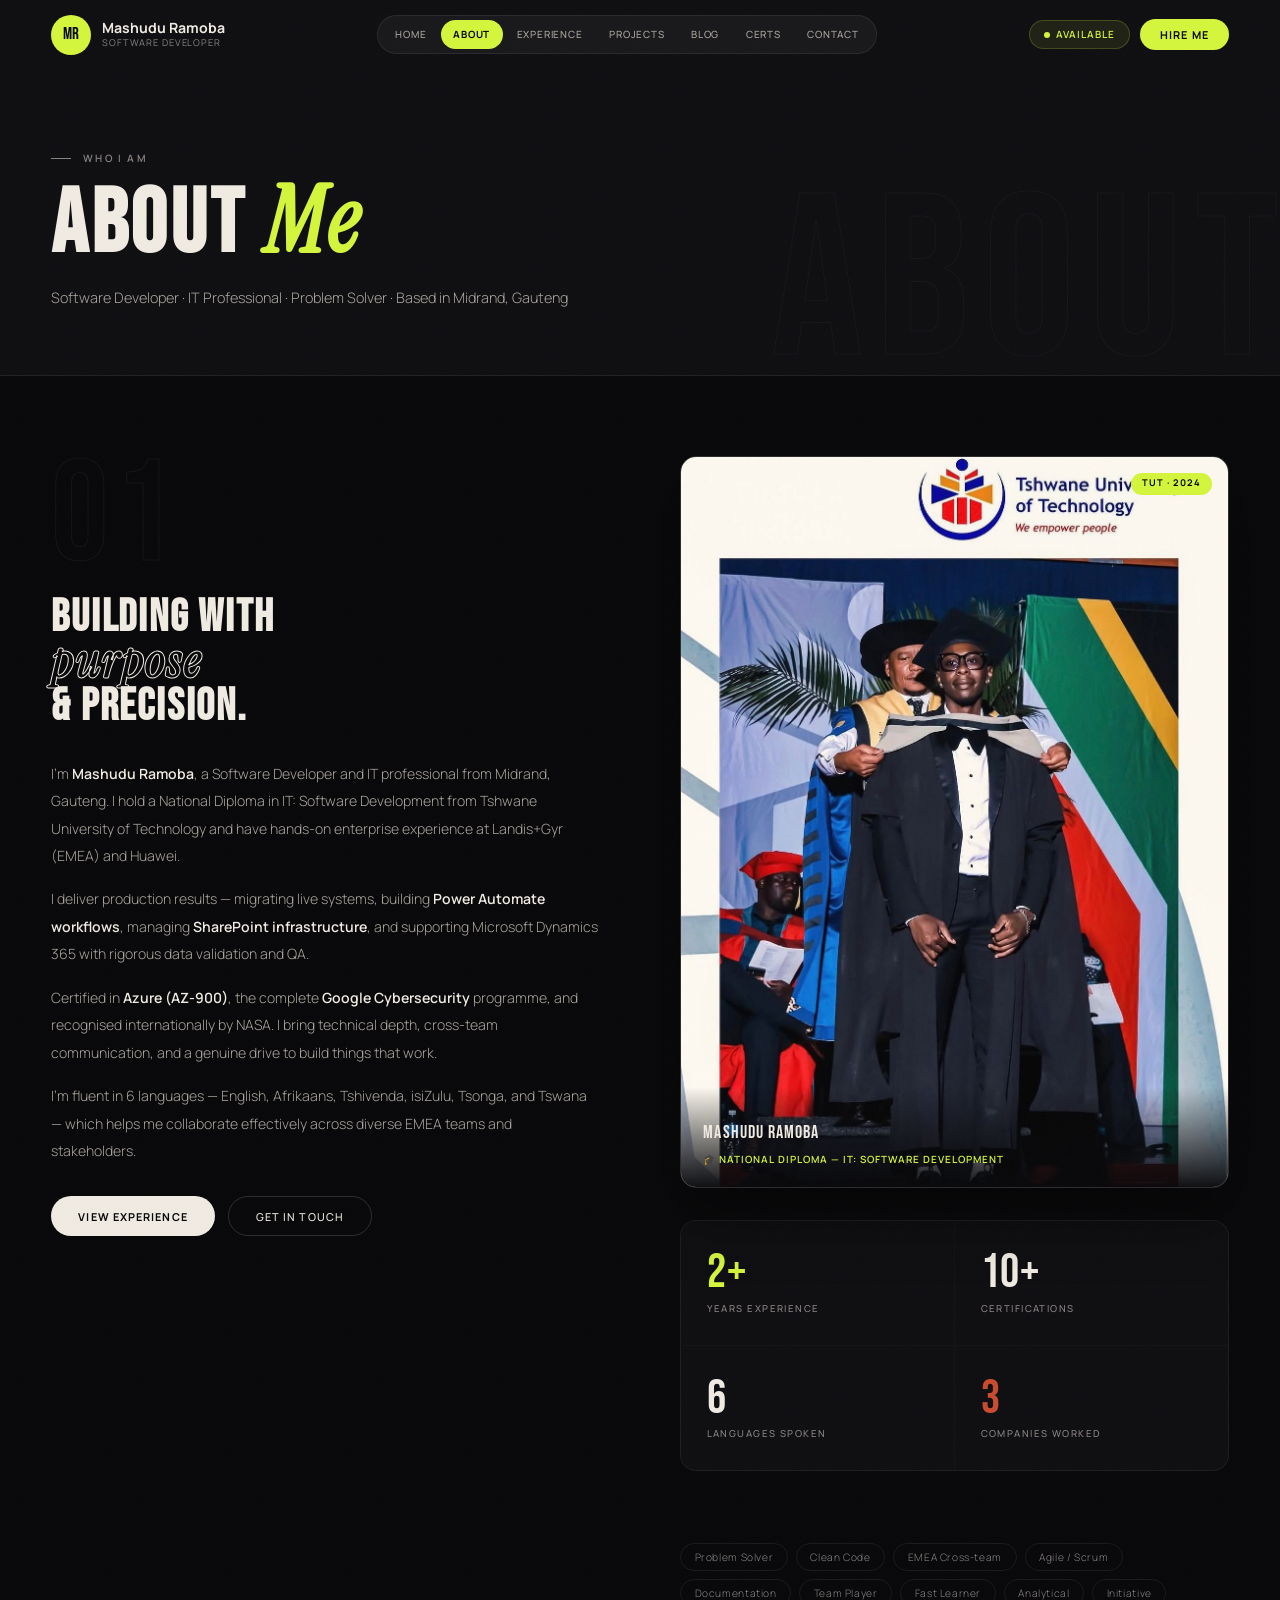
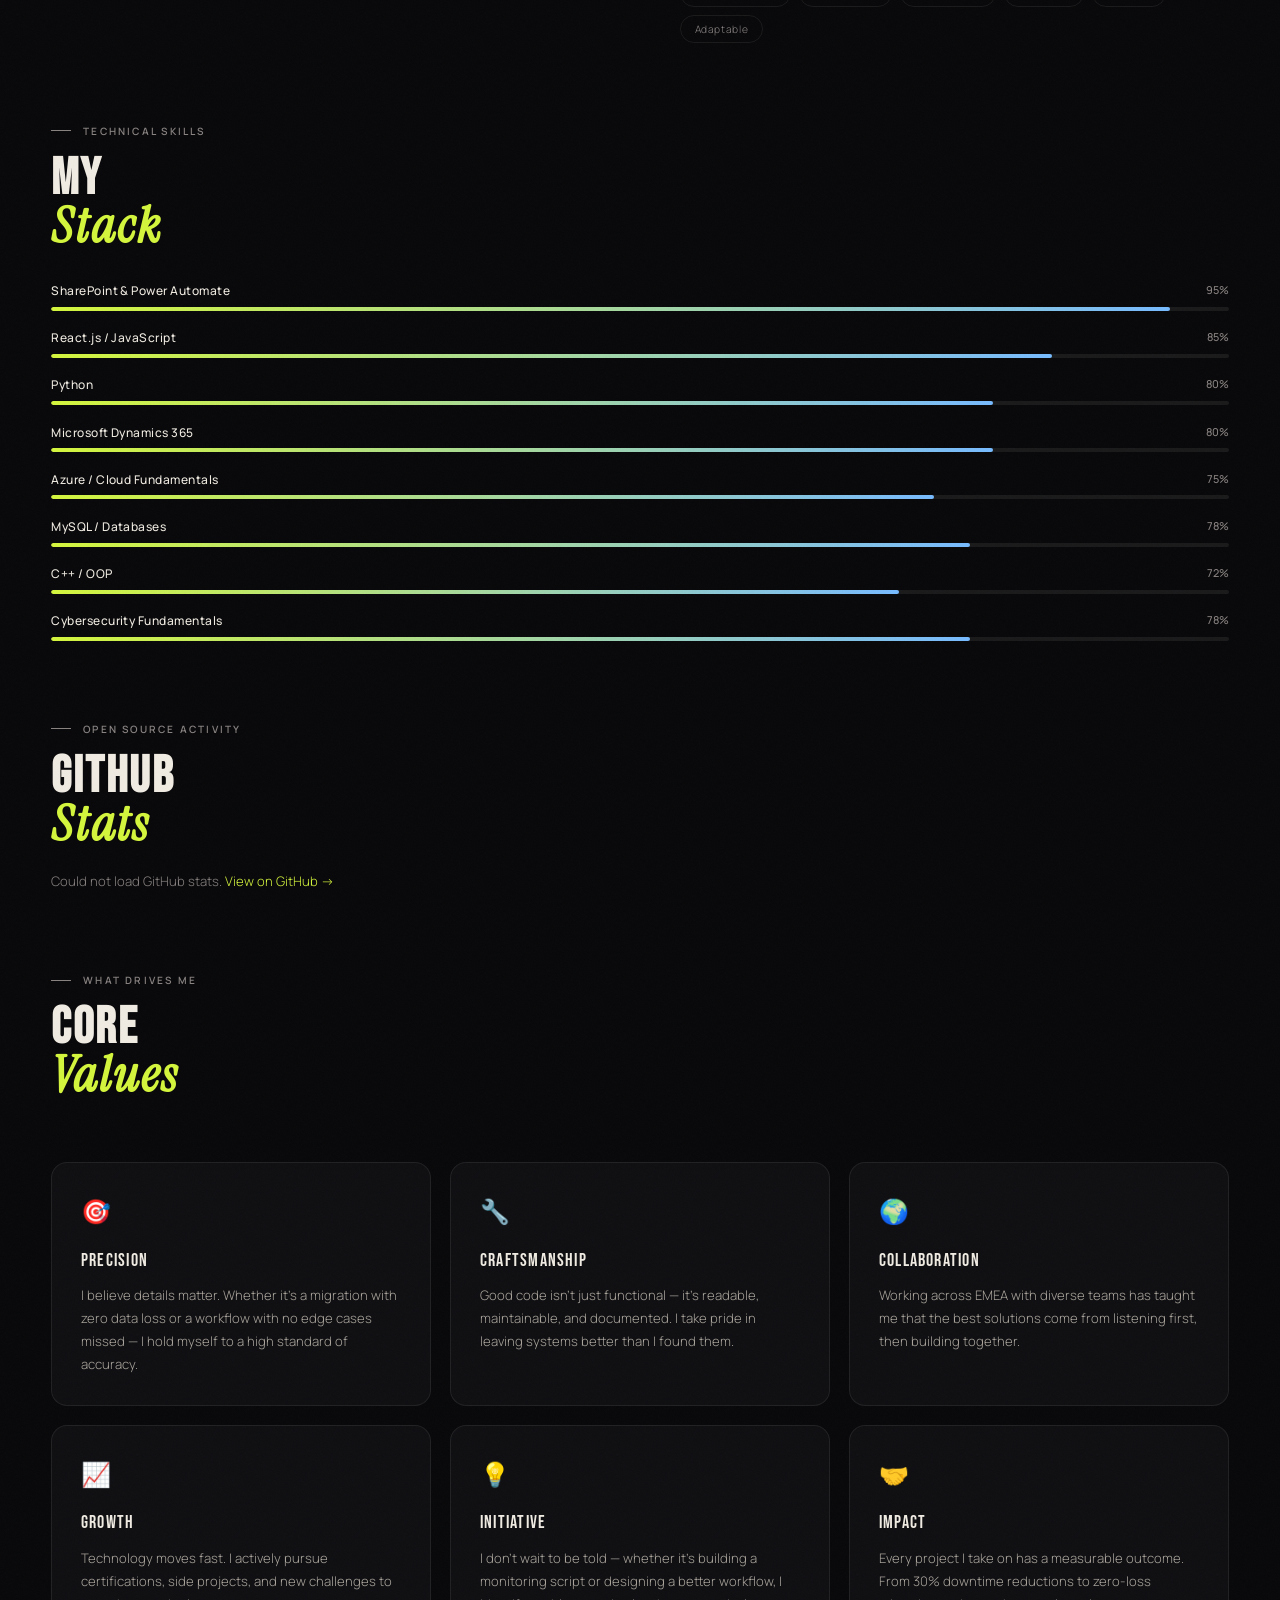
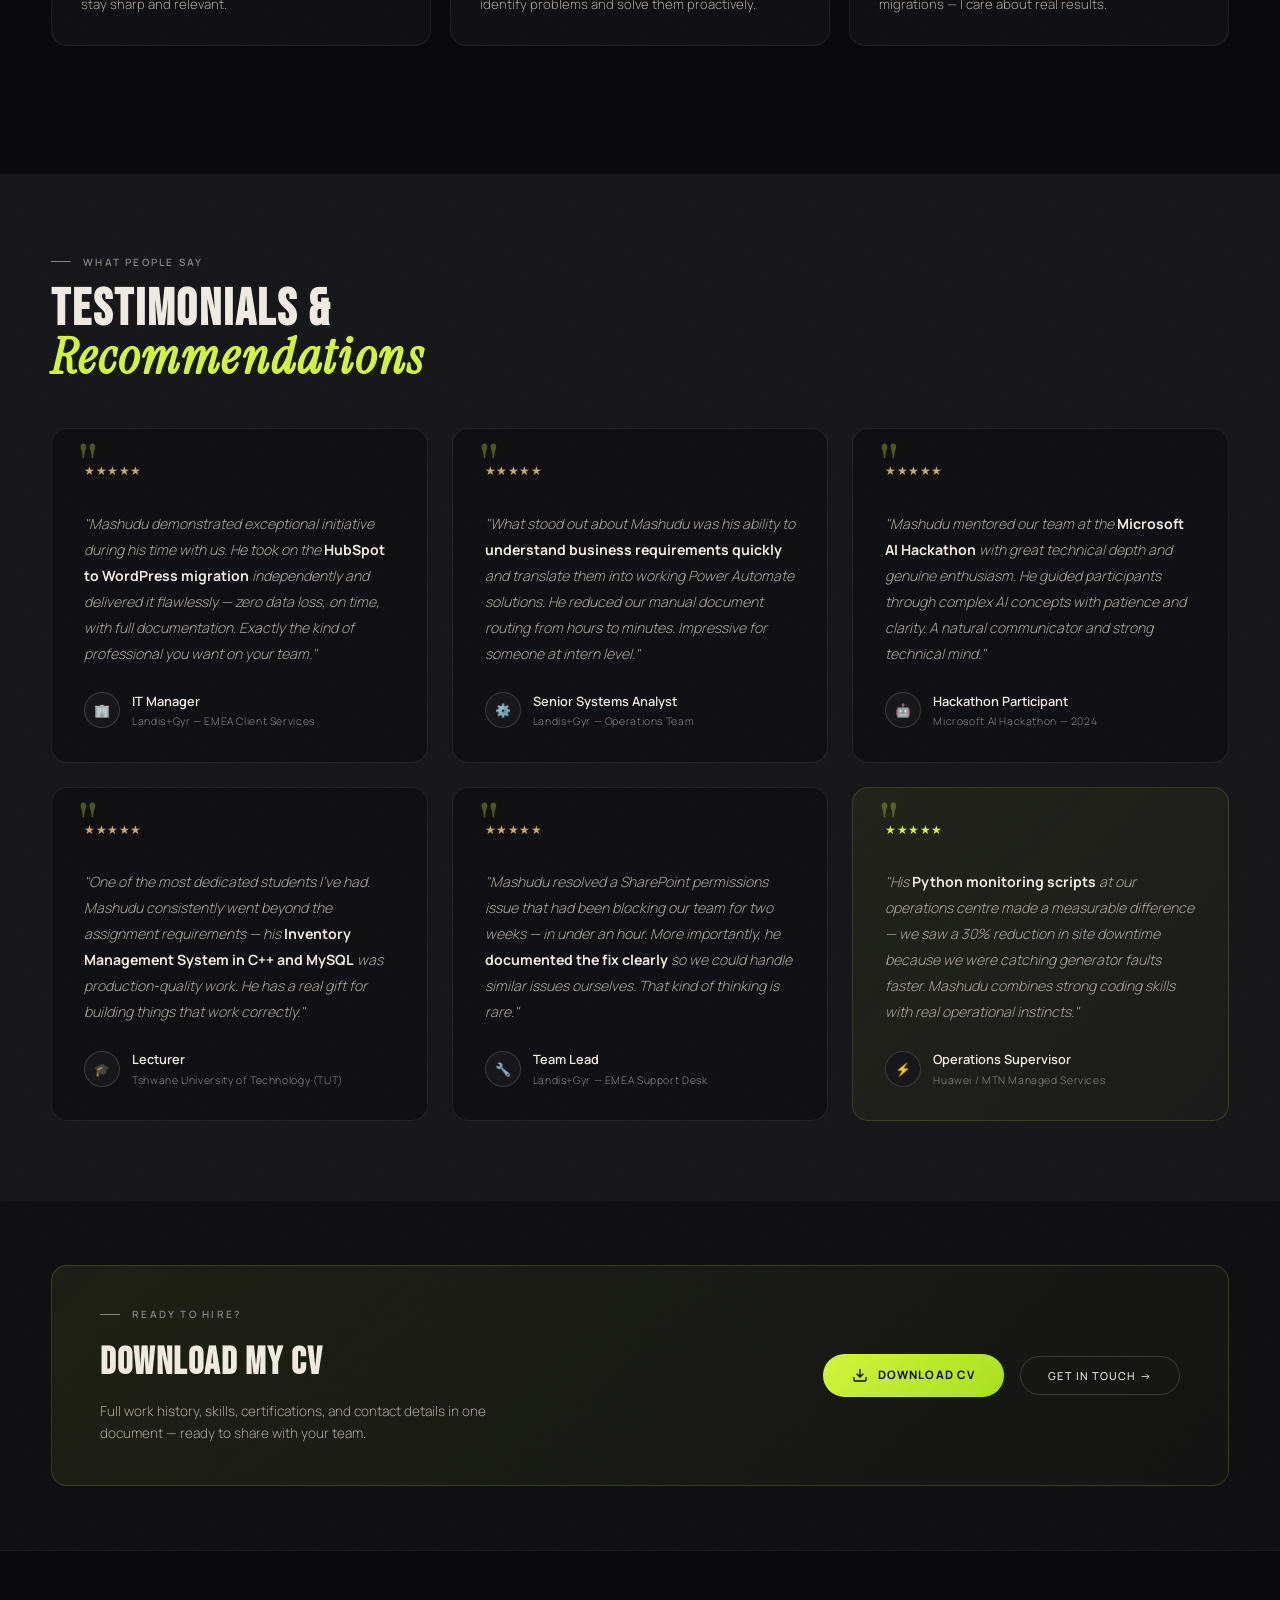
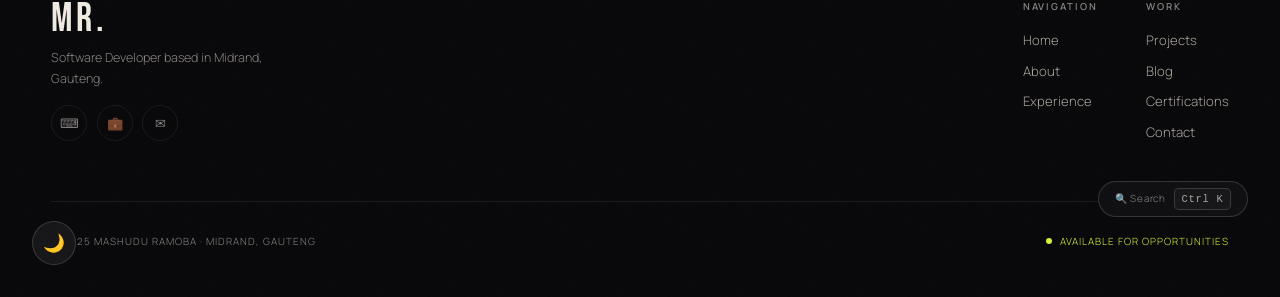
==== about.html @ 824785e2 "Add files via upload" ====
<!DOCTYPE html>
<html lang="en">
<head>
<meta charset="UTF-8"/><meta name="viewport" content="width=device-width,initial-scale=1.0"/>
<title>About — Mashudu Ramoba</title>
<link rel="preconnect" href="https://fonts.googleapis.com"/>
<link href="https://fonts.googleapis.com/css2?family=Bebas+Neue&family=Instrument+Serif:ital@0;1&family=Manrope:wght@300;400;500;600;700&display=swap" rel="stylesheet"/>
<link rel="stylesheet" href="style.css"/>
<style>
.about-grid{display:grid;grid-template-columns:1fr 1fr;gap:5rem;align-items:start;margin-bottom:5rem}
.a-ghost{font-family:var(--fd);font-size:9rem;line-height:.85;color:transparent;-webkit-text-stroke:1px rgba(240,235,226,.06);letter-spacing:.04em;display:block;margin-bottom:1.2rem}
.a-h{font-family:var(--fd);font-size:clamp(2.4rem,3.5vw,3.8rem);line-height:.94;letter-spacing:.04em;margin-bottom:2rem}
.a-h em{font-family:var(--fs);font-style:italic;color:transparent;-webkit-text-stroke:1px var(--paper);font-size:1.07em}
.a-body p{font-size:.88rem;color:var(--mist2);line-height:1.95;margin-bottom:1rem}
.a-body strong{color:var(--paper);font-weight:600}
.a-btns{display:flex;gap:.8rem;margin-top:2rem;flex-wrap:wrap}

/* Photo card */
.photo-wrap{position:relative;display:flex;flex-direction:column;gap:1.5rem}
.grad-photo-card{
  position:relative;border-radius:1rem;overflow:hidden;
  border:1px solid var(--border);
  aspect-ratio:3/4;
  box-shadow:0 24px 60px rgba(0,0,0,.5);
  transition:transform .4s cubic-bezier(.22,1,.36,1),box-shadow .4s;
}
.grad-photo-card:hover{transform:translateY(-6px) rotate(.5deg);box-shadow:0 32px 80px rgba(0,0,0,.6)}
.grad-photo-card img{width:100%;height:100%;object-fit:cover;object-position:top center;display:block;transition:transform .6s cubic-bezier(.25,.46,.45,.94)}
.grad-photo-card:hover img{transform:scale(1.04)}
.grad-photo-label{
  position:absolute;bottom:0;left:0;right:0;
  background:linear-gradient(to top,rgba(8,8,10,.95) 0%,transparent 100%);
  padding:2rem 1.5rem 1.5rem;
}
.grad-photo-label-title{font-family:var(--fd);font-size:1.2rem;letter-spacing:.06em;color:var(--paper);margin-bottom:.3rem}
.grad-photo-label-sub{font-size:.68rem;letter-spacing:.12em;text-transform:uppercase;color:var(--acid);font-weight:600}
.grad-photo-badge{
  position:absolute;top:1.2rem;right:1.2rem;
  background:var(--acid);color:var(--ink);
  font-size:.6rem;font-weight:700;letter-spacing:.12em;text-transform:uppercase;
  padding:.3rem .8rem;border-radius:2rem;
}

/* Stats below photo */
.stats-g-2{display:grid;grid-template-columns:1fr 1fr;gap:1px;background:rgba(240,235,226,.05);border:1px solid rgba(240,235,226,.05);border-radius:1rem;overflow:hidden;margin-bottom:2.5rem}
.s-bl{background:var(--ink2);padding:1.8rem 1.6rem;transition:background .2s}
.s-bl:hover{background:rgba(240,235,226,.025)}
.s-n{font-family:var(--fd);font-size:3rem;line-height:1;letter-spacing:.02em;margin-bottom:.2rem}
.s-l{font-size:.6rem;letter-spacing:.15em;text-transform:uppercase;color:var(--mist);font-weight:500}
.s-bl:nth-child(1) .s-n{color:var(--acid)}
.s-bl:nth-child(2) .s-n{color:var(--paper)}
.s-bl:nth-child(3) .s-n{color:var(--paper)}
.s-bl:nth-child(4) .s-n{color:var(--rust)}

/* Skills rows */
.sk-list{border-top:1px solid var(--border);margin-top:4rem}
.sk-row{display:grid;grid-template-columns:46px 220px 1fr 58px;align-items:center;gap:2.5rem;padding:1.4rem 0;border-bottom:1px solid var(--border);transition:all .22s;cursor:default}
.sk-row:hover{background:rgba(240,235,226,.02);padding-left:.8rem;padding-right:.8rem;border-radius:.6rem;border-color:transparent}
.sk-i{font-family:var(--fd);font-size:.9rem;color:var(--mist);letter-spacing:.1em}
.sk-n{font-family:var(--fd);font-size:1.38rem;letter-spacing:.06em}
.sk-tags{display:flex;flex-wrap:wrap;gap:.36rem}
.sk-tag{font-size:.6rem;padding:.18rem .58rem;background:rgba(240,235,226,.04);border:1px solid var(--border);border-radius:1rem;color:var(--mist);letter-spacing:.05em}
.sk-row:hover .sk-tag{border-color:rgba(240,235,226,.14)}
.sk-yr{font-size:.6rem;letter-spacing:.12em;text-transform:uppercase;color:var(--mist);font-weight:500;text-align:right;white-space:nowrap}

/* values */
.values-g{display:grid;grid-template-columns:repeat(3,1fr);gap:1.2rem;margin-top:4rem}
.val-card{background:var(--ink2);border:1px solid var(--border);border-radius:1rem;padding:1.8rem;transition:border-color .25s,transform .25s}
.val-card:hover{border-color:var(--border2);transform:translateY(-3px)}
.val-icon{font-size:1.5rem;margin-bottom:1rem}
.val-title{font-family:var(--fd);font-size:1.1rem;letter-spacing:.07em;margin-bottom:.6rem}
.val-desc{font-size:.82rem;color:var(--mist2);line-height:1.75}

/* photo card */
.photo-wrap{display:flex;flex-direction:column;gap:2rem}
.grad-photo-card{position:relative;border-radius:1rem;overflow:hidden;border:1px solid var(--border2);box-shadow:0 24px 60px rgba(0,0,0,.5)}
.grad-photo-card img{width:100%;display:block;aspect-ratio:3/4;object-fit:cover;object-position:top center;transition:transform .6s cubic-bezier(.25,.46,.45,.94)}
.grad-photo-card:hover img{transform:scale(1.04)}
.grad-photo-label{position:absolute;bottom:0;left:0;right:0;background:linear-gradient(to top,rgba(8,8,10,.96),transparent);padding:2rem 1.4rem 1.2rem}
.grad-photo-label-title{font-family:var(--fd);font-size:1.1rem;letter-spacing:.06em;color:var(--paper);margin-bottom:.25rem}
.grad-photo-label-sub{font-size:.62rem;letter-spacing:.1em;text-transform:uppercase;color:var(--acid);font-weight:600}
.grad-photo-badge{position:absolute;top:1rem;right:1rem;background:var(--acid);color:var(--ink);font-size:.58rem;font-weight:700;letter-spacing:.1em;text-transform:uppercase;padding:.22rem .7rem;border-radius:2rem}

@media(max-width:900px){
  .about-grid{grid-template-columns:1fr;gap:3rem}
  .sk-row{grid-template-columns:36px 1fr 48px;gap:1rem}
  .sk-tags{display:none}
  .values-g{grid-template-columns:1fr 1fr}
}
@media(max-width:560px){.values-g{grid-template-columns:1fr}}
</style>
</head>
<body>
<!-- SCROLL PROGRESS BAR -->
<div id="scroll-progress"></div>

<!-- SEARCH HINT -->
<div id="search-hint" style="position:fixed;bottom:5rem;right:2rem;z-index:600;display:flex;align-items:center;gap:.5rem;background:var(--ink2);border:1px solid var(--border2);border-radius:2rem;padding:.4rem 1rem;font-size:.62rem;color:var(--mist);letter-spacing:.08em;cursor:pointer;transition:all .2s;animation:hintPop .5s 2s both cubic-bezier(.22,1,.36,1)" onclick="openSearch()">
  <span>🔍 Search</span>
  <kbd style="background:var(--ink3);border:1px solid var(--border2);border-radius:.3rem;padding:.1rem .4rem;font-family:monospace;font-size:.65rem;color:var(--mist2)">Ctrl K</kbd>
</div>

<nav id="nav">
  <a href="index.html" class="nl">
    <div class="nl-badge">MR</div>
    <div class="nl-text"><span class="nl-name">Mashudu Ramoba</span><span class="nl-role">Software Developer</span></div>
  </a>
  <div class="nl-links">
    <a href="index.html">Home</a><a href="about.html">About</a><a href="experience.html">Experience</a>
    <a href="projects.html">Projects</a><a href="blog.html">Blog</a><a href="certifications.html">Certs</a><a href="contact.html">Contact</a>
  </div>
  <div class="nl-r">
    <div class="nl-avail"><span class="pdot"></span>Available</div>
    <button class="nl-hire" onclick="location.href='contact.html'">Hire Me</button>
    <button class="nl-ham" id="ham"><span></span><span></span><span></span></button>
  </div>
</nav>
<div id="drawer">
  <a href="index.html" onclick="closeDrawer()">Home</a><a href="about.html" onclick="closeDrawer()">About</a>
  <a href="experience.html" onclick="closeDrawer()">Experience</a><a href="projects.html" onclick="closeDrawer()">Projects</a>
  <a href="certifications.html" onclick="closeDrawer()">Certifications</a><a href="contact.html" onclick="closeDrawer()">Contact</a>
</div>

<div class="pg-header" data-title="ABOUT">
  <p class="pg-kicker">Who I am</p>
  <h1 class="pg-title">About <em>Me</em></h1>
  <p class="pg-sub">Software Developer · IT Professional · Problem Solver · Based in Midrand, Gauteng</p>
</div>

<main class="main">
  <div class="about-grid">
    <div class="rv">
      <span class="a-ghost">01</span>
      <h2 class="a-h">Building with<br/><em>purpose</em><br/>&amp; precision.</h2>
      <div class="a-body">
        <p>I'm <strong>Mashudu Ramoba</strong>, a Software Developer and IT professional from Midrand, Gauteng. I hold a National Diploma in IT: Software Development from Tshwane University of Technology and have hands-on enterprise experience at Landis+Gyr (EMEA) and Huawei.</p>
        <p>I deliver production results — migrating live systems, building <strong>Power Automate workflows</strong>, managing <strong>SharePoint infrastructure</strong>, and supporting Microsoft Dynamics 365 with rigorous data validation and QA.</p>
        <p>Certified in <strong>Azure (AZ-900)</strong>, the complete <strong>Google Cybersecurity</strong> programme, and recognised internationally by NASA. I bring technical depth, cross-team communication, and a genuine drive to build things that work.</p>
        <p>I'm fluent in 6 languages — English, Afrikaans, Tshivenda, isiZulu, Tsonga, and Tswana — which helps me collaborate effectively across diverse EMEA teams and stakeholders.</p>
      </div>
      <div class="a-btns">
        <button class="btn-fill" onclick="location.href='experience.html'">View Experience</button>
        <button class="btn-ghost" onclick="location.href='contact.html'">Get In Touch</button>
      </div>
    </div>
    <div class="rv d2">
      <!-- Graduation Photo -->
      <div class="photo-wrap">
        <div class="grad-photo-card">
          <img src="mashudu-grad.png" alt="Mashudu Ramoba — TUT Graduation"/>
          <div class="grad-photo-label">
            <div class="grad-photo-label-title">Mashudu Ramoba</div>
            <div class="grad-photo-label-sub">🎓 National Diploma — IT: Software Development</div>
          </div>
          <span class="grad-photo-badge">TUT · 2024</span>
        </div>
        <!-- Stats below photo -->
        <div class="stats-g-2">
          <div class="s-bl"><div class="s-n">2+</div><div class="s-l">Years Experience</div></div>
          <div class="s-bl"><div class="s-n">10+</div><div class="s-l">Certifications</div></div>
          <div class="s-bl"><div class="s-n">6</div><div class="s-l">Languages Spoken</div></div>
          <div class="s-bl"><div class="s-n">3</div><div class="s-l">Companies Worked</div></div>
        </div>
        <div class="chips">
          <span class="chip">Problem Solver</span><span class="chip">Clean Code</span>
          <span class="chip">EMEA Cross-team</span><span class="chip">Agile / Scrum</span>
          <span class="chip">Documentation</span><span class="chip">Team Player</span>
          <span class="chip">Fast Learner</span><span class="chip">Analytical</span>
          <span class="chip">Initiative</span><span class="chip">Adaptable</span>
        </div>
      </div>
    </div>
  </div>

  <!-- Animated Skill Bars -->
  <div class="rv" style="margin-top:5rem">
    <p class="kicker">Technical Skills</p>
    <h2 class="sec-h">My <em>Stack</em></h2>
  </div>
  <div class="skill-bars-wrap rv d1">
    <div class="skill-bar-item"><div class="skill-bar-meta"><span class="skill-bar-name">SharePoint & Power Automate</span><span class="skill-bar-pct">95%</span></div><div class="skill-bar-track"><div class="skill-bar-fill" data-width="95%"></div></div></div>
    <div class="skill-bar-item"><div class="skill-bar-meta"><span class="skill-bar-name">React.js / JavaScript</span><span class="skill-bar-pct">85%</span></div><div class="skill-bar-track"><div class="skill-bar-fill" data-width="85%"></div></div></div>
    <div class="skill-bar-item"><div class="skill-bar-meta"><span class="skill-bar-name">Python</span><span class="skill-bar-pct">80%</span></div><div class="skill-bar-track"><div class="skill-bar-fill" data-width="80%"></div></div></div>
    <div class="skill-bar-item"><div class="skill-bar-meta"><span class="skill-bar-name">Microsoft Dynamics 365</span><span class="skill-bar-pct">80%</span></div><div class="skill-bar-track"><div class="skill-bar-fill" data-width="80%"></div></div></div>
    <div class="skill-bar-item"><div class="skill-bar-meta"><span class="skill-bar-name">Azure / Cloud Fundamentals</span><span class="skill-bar-pct">75%</span></div><div class="skill-bar-track"><div class="skill-bar-fill" data-width="75%"></div></div></div>
    <div class="skill-bar-item"><div class="skill-bar-meta"><span class="skill-bar-name">MySQL / Databases</span><span class="skill-bar-pct">78%</span></div><div class="skill-bar-track"><div class="skill-bar-fill" data-width="78%"></div></div></div>
    <div class="skill-bar-item"><div class="skill-bar-meta"><span class="skill-bar-name">C++ / OOP</span><span class="skill-bar-pct">72%</span></div><div class="skill-bar-track"><div class="skill-bar-fill" data-width="72%"></div></div></div>
    <div class="skill-bar-item"><div class="skill-bar-meta"><span class="skill-bar-name">Cybersecurity Fundamentals</span><span class="skill-bar-pct">78%</span></div><div class="skill-bar-track"><div class="skill-bar-fill" data-width="78%"></div></div></div>
  </div>

  <!-- GitHub Stats -->
  <div class="rv" style="margin-top:5rem">
    <p class="kicker">Open Source Activity</p>
    <h2 class="sec-h">GitHub <em>Stats</em></h2>
  </div>
  <div id="gh-stats-container" class="rv d1" style="margin-top:1.5rem">
    <div style="color:var(--mist);font-size:.82rem;padding:1rem 0">Loading GitHub stats…</div>
  </div>

  <!-- Values -->
  <div style="margin-top:5rem" class="rv">
    <p class="kicker">What drives me</p>
    <h2 class="sec-h">Core <em>Values</em></h2>
  </div>
  <div class="values-g">
    <div class="val-card rv d1"><div class="val-icon">🎯</div><div class="val-title">PRECISION</div><p class="val-desc">I believe details matter. Whether it's a migration with zero data loss or a workflow with no edge cases missed — I hold myself to a high standard of accuracy.</p></div>
    <div class="val-card rv d2"><div class="val-icon">🔧</div><div class="val-title">CRAFTSMANSHIP</div><p class="val-desc">Good code isn't just functional — it's readable, maintainable, and documented. I take pride in leaving systems better than I found them.</p></div>
    <div class="val-card rv d3"><div class="val-icon">🌍</div><div class="val-title">COLLABORATION</div><p class="val-desc">Working across EMEA with diverse teams has taught me that the best solutions come from listening first, then building together.</p></div>
    <div class="val-card rv d1"><div class="val-icon">📈</div><div class="val-title">GROWTH</div><p class="val-desc">Technology moves fast. I actively pursue certifications, side projects, and new challenges to stay sharp and relevant.</p></div>
    <div class="val-card rv d2"><div class="val-icon">💡</div><div class="val-title">INITIATIVE</div><p class="val-desc">I don't wait to be told — whether it's building a monitoring script or designing a better workflow, I identify problems and solve them proactively.</p></div>
    <div class="val-card rv d3"><div class="val-icon">🤝</div><div class="val-title">IMPACT</div><p class="val-desc">Every project I take on has a measurable outcome. From 30% downtime reductions to zero-loss migrations — I care about real results.</p></div>
  </div>
</main>

<!-- TESTIMONIALS -->
<section class="sp" style="background:var(--ink3)">
  <div class="rv">
    <p class="kicker">What people say</p>
    <h2 class="sec-h">Testimonials &amp; <em>Recommendations</em></h2>
  </div>
  <div class="testimonials-grid">

    <div class="testimonial-card rv d1">
      <div class="testimonial-stars">★★★★★</div>
      <p class="testimonial-text">"Mashudu demonstrated exceptional initiative during his time with us. He took on the <strong>HubSpot to WordPress migration</strong> independently and delivered it flawlessly — zero data loss, on time, with full documentation. Exactly the kind of professional you want on your team."</p>
      <div class="testimonial-author">
        <div class="testimonial-avatar">🏢</div>
        <div>
          <div class="testimonial-name">IT Manager</div>
          <div class="testimonial-role">Landis+Gyr — EMEA Client Services</div>
        </div>
      </div>
    </div>

    <div class="testimonial-card rv d2">
      <div class="testimonial-stars">★★★★★</div>
      <p class="testimonial-text">"What stood out about Mashudu was his ability to <strong>understand business requirements quickly</strong> and translate them into working Power Automate solutions. He reduced our manual document routing from hours to minutes. Impressive for someone at intern level."</p>
      <div class="testimonial-author">
        <div class="testimonial-avatar">⚙️</div>
        <div>
          <div class="testimonial-name">Senior Systems Analyst</div>
          <div class="testimonial-role">Landis+Gyr — Operations Team</div>
        </div>
      </div>
    </div>

    <div class="testimonial-card rv d3">
      <div class="testimonial-stars">★★★★★</div>
      <p class="testimonial-text">"Mashudu mentored our team at the <strong>Microsoft AI Hackathon</strong> with great technical depth and genuine enthusiasm. He guided participants through complex AI concepts with patience and clarity. A natural communicator and strong technical mind."</p>
      <div class="testimonial-author">
        <div class="testimonial-avatar">🤖</div>
        <div>
          <div class="testimonial-name">Hackathon Participant</div>
          <div class="testimonial-role">Microsoft AI Hackathon — 2024</div>
        </div>
      </div>
    </div>

    <div class="testimonial-card rv d1">
      <div class="testimonial-stars">★★★★★</div>
      <p class="testimonial-text">"One of the most dedicated students I've had. Mashudu consistently went beyond the assignment requirements — his <strong>Inventory Management System in C++ and MySQL</strong> was production-quality work. He has a real gift for building things that work correctly."</p>
      <div class="testimonial-author">
        <div class="testimonial-avatar">🎓</div>
        <div>
          <div class="testimonial-name">Lecturer</div>
          <div class="testimonial-role">Tshwane University of Technology (TUT)</div>
        </div>
      </div>
    </div>

    <div class="testimonial-card rv d2">
      <div class="testimonial-stars">★★★★★</div>
      <p class="testimonial-text">"Mashudu resolved a SharePoint permissions issue that had been blocking our team for two weeks — in under an hour. More importantly, he <strong>documented the fix clearly</strong> so we could handle similar issues ourselves. That kind of thinking is rare."</p>
      <div class="testimonial-author">
        <div class="testimonial-avatar">🔧</div>
        <div>
          <div class="testimonial-name">Team Lead</div>
          <div class="testimonial-role">Landis+Gyr — EMEA Support Desk</div>
        </div>
      </div>
    </div>

    <div class="testimonial-card rv d3" style="background:linear-gradient(135deg,rgba(212,245,60,.06),rgba(212,245,60,.02));border-color:rgba(212,245,60,.15)">
      <div class="testimonial-stars" style="color:var(--acid)">★★★★★</div>
      <p class="testimonial-text">"His <strong>Python monitoring scripts</strong> at our operations centre made a measurable difference — we saw a 30% reduction in site downtime because we were catching generator faults faster. Mashudu combines strong coding skills with real operational instincts."</p>
      <div class="testimonial-author">
        <div class="testimonial-avatar">⚡</div>
        <div>
          <div class="testimonial-name">Operations Supervisor</div>
          <div class="testimonial-role">Huawei / MTN Managed Services</div>
        </div>
      </div>
    </div>

  </div>
</section>

<!-- CV DOWNLOAD CTA -->
<section class="sp" style="background:var(--ink2);padding-top:4rem;padding-bottom:4rem">
  <div style="display:flex;justify-content:space-between;align-items:center;flex-wrap:wrap;gap:2rem;background:linear-gradient(135deg,rgba(212,245,60,.07),rgba(212,245,60,.02));border:1px solid rgba(212,245,60,.16);border-radius:1rem;padding:2.5rem 3rem" class="rv">
    <div>
      <p class="kicker" style="margin-bottom:.6rem">Ready to hire?</p>
      <h3 style="font-family:var(--fd);font-size:clamp(1.6rem,3vw,2.5rem);letter-spacing:.04em;color:var(--paper);margin-bottom:.5rem">Download My CV</h3>
      <p style="font-size:.85rem;color:var(--mist2);max-width:400px">Full work history, skills, certifications, and contact details in one document — ready to share with your team.</p>
    </div>
    <div style="display:flex;gap:1rem;flex-wrap:wrap;align-items:center">
      <a href="cv-print.html" target="_blank" class="cv-download-btn">
        <svg viewBox="0 0 24 24" fill="none" stroke="currentColor" stroke-width="2"><path d="M21 15v4a2 2 0 01-2 2H5a2 2 0 01-2-2v-4M7 10l5 5 5-5M12 15V3"/></svg>
        Download CV
      </a>
      <button class="btn-ghost" onclick="location.href='contact.html'">Get In Touch →</button>
    </div>
  </div>
</section>

<footer>
  <div class="ft-top">
    <div class="ft-brand"><div class="ft-logo">MR.</div><p class="ft-tagline">Software Developer based in Midrand, Gauteng.</p><div class="ft-social"><a href="https://github.com/MashuduRamoba" target="_blank" class="ft-soc">⌨</a><a href="https://linkedin.com/in/Mashudu-ramoba" target="_blank" class="ft-soc">💼</a><a href="mailto:mashuduramoba365@gmail.com" class="ft-soc">✉</a></div></div>
    <div class="ft-links"><div class="ft-nav-group"><h4>Navigation</h4><a href="index.html">Home</a><a href="about.html">About</a><a href="experience.html">Experience</a></div><div class="ft-nav-group"><h4>Work</h4><a href="projects.html">Projects</a><a href="blog.html">Blog</a><a href="certifications.html">Certifications</a><a href="contact.html">Contact</a></div></div>
  </div>
  <div class="ft-bottom"><span class="ft-copy">© 2025 Mashudu Ramoba · Midrand, Gauteng</span><span class="ft-status"><span class="pdot"></span>Available for opportunities</span></div>
</footer>
<button id="btt" onclick="window.scrollTo({top:0,behavior:'smooth'})">↑</button>
<button id="theme-btn" onclick="toggleTheme()">🌙</button>
<script src="main.js"></script>
<script>
  // Load GitHub stats when page loads
  loadGitHubStats('MashuduRamoba', 'gh-stats-container');
</script>
</body></html>
---- style.css ----
/* ═══════════════════════════════════════════
   MASHUDU RAMOBA — SHARED DESIGN SYSTEM
═══════════════════════════════════════════ */
*,*::before,*::after{box-sizing:border-box;margin:0;padding:0}
:root{
  --ink:#08080a;
  --ink2:#0f0f12;
  --ink3:#161619;
  --paper:#f0ebe2;
  --acid:#d4f53c;
  --acid2:#b8d830;
  --rust:#c94b2f;
  --gold:#c8a96e;
  --sky:#3bbffc;
  --purple:#c084fc;
  --mist:#888280;
  --mist2:#aaa49c;
  --border:rgba(240,235,226,.08);
  --border2:rgba(240,235,226,.16);
  --fd:'Bebas Neue',sans-serif;
  --fs:'Instrument Serif',serif;
  --fb:'Manrope',sans-serif;
  --nav-h:70px;
}
html{scroll-behavior:smooth}
body{
  background:var(--ink);color:var(--paper);
  font-family:var(--fb);font-weight:300;line-height:1.6;
  overflow-x:hidden;
  opacity:0;animation:pageIn .45s .05s both cubic-bezier(.22,1,.36,1);
}
@keyframes pageIn{from{opacity:0;transform:translateY(12px)}to{opacity:1;transform:none}}
a{color:inherit;text-decoration:none}
section,main{scroll-margin-top:var(--nav-h)}
img{display:block;max-width:100%}

/* noise */
body::after{content:'';position:fixed;inset:0;z-index:9999;pointer-events:none;opacity:.024;
  background-image:url("data:image/svg+xml,%3Csvg viewBox='0 0 200 200' xmlns='http://www.w3.org/2000/svg'%3E%3Cfilter id='n'%3E%3CfeTurbulence type='fractalNoise' baseFrequency='.85' numOctaves='4' stitchTiles='stitch'/%3E%3C/filter%3E%3Crect width='100%25' height='100%25' filter='url(%23n)'/%3E%3C/svg%3E");
  background-size:120px}

/* ── NAVBAR ── */
#nav{
  position:fixed;top:0;left:0;right:0;z-index:800;
  height:var(--nav-h);
  display:flex;align-items:center;justify-content:space-between;
  padding:0 4%;
  background:transparent;
  border-bottom:1px solid transparent;
  transition:background .35s,border-color .35s,box-shadow .35s;
}
#nav.solid{
  background:rgba(8,8,10,.93);
  backdrop-filter:blur(22px);-webkit-backdrop-filter:blur(22px);
  border-bottom-color:var(--border);
  box-shadow:0 2px 40px rgba(0,0,0,.5);
}
.nl{display:flex;align-items:center;gap:.7rem;flex-shrink:0}
.nl-badge{
  width:40px;height:40px;border-radius:50%;background:var(--acid);
  display:flex;align-items:center;justify-content:center;
  font-family:var(--fd);font-size:1.05rem;color:var(--ink);flex-shrink:0;
  transition:transform .2s;
}
.nl:hover .nl-badge{transform:scale(1.08)}
.nl-text{display:flex;flex-direction:column;line-height:1.2}
.nl-name{font-size:.88rem;font-weight:700;color:var(--paper);white-space:nowrap}
.nl-role{font-size:.58rem;font-weight:400;color:var(--mist);letter-spacing:.1em;text-transform:uppercase;white-space:nowrap}
.nl-links{
  display:flex;align-items:center;gap:.1rem;
  background:rgba(255,255,255,.04);
  border:1px solid var(--border);
  border-radius:3rem;padding:.28rem .32rem;
}
.nl-links a{
  font-size:.62rem;font-weight:500;letter-spacing:.08em;text-transform:uppercase;
  color:var(--mist2);padding:.38rem .78rem;border-radius:2rem;
  transition:all .2s;white-space:nowrap;
}
.nl-links a:hover{color:var(--paper);background:rgba(255,255,255,.07)}
.nl-links a.on{color:var(--ink);background:var(--acid);font-weight:700}
.nl-r{display:flex;align-items:center;gap:.65rem;flex-shrink:0}
.nl-avail{
  display:flex;align-items:center;gap:.42rem;
  font-size:.62rem;font-weight:600;letter-spacing:.1em;text-transform:uppercase;
  color:var(--acid);background:rgba(212,245,60,.08);border:1px solid rgba(212,245,60,.2);
  border-radius:2rem;padding:.36rem .85rem;white-space:nowrap;
}
.pdot{width:6px;height:6px;border-radius:50%;background:var(--acid);flex-shrink:0;animation:pulse 2s ease-out infinite}
@keyframes pulse{0%{box-shadow:0 0 0 0 rgba(212,245,60,.7)}70%{box-shadow:0 0 0 8px rgba(212,245,60,0)}100%{box-shadow:0 0 0 0 rgba(212,245,60,0)}}
.nl-hire{
  background:var(--acid);color:var(--ink);
  font-family:var(--fb);font-size:.68rem;font-weight:700;
  padding:.48rem 1.25rem;border-radius:2rem;
  letter-spacing:.1em;text-transform:uppercase;
  border:none;cursor:pointer;
  transition:transform .2s,box-shadow .2s,background .2s;
}
.nl-hire:hover{background:var(--acid2);transform:scale(1.05);box-shadow:0 0 24px rgba(212,245,60,.4)}
.nl-ham{display:none;flex-direction:column;gap:5px;cursor:pointer;background:none;border:none;padding:.4rem}
.nl-ham span{display:block;width:22px;height:1.5px;background:var(--paper);border-radius:2px;transition:all .3s}
.nl-ham.open span:nth-child(1){transform:translateY(6.5px) rotate(45deg)}
.nl-ham.open span:nth-child(2){opacity:0}
.nl-ham.open span:nth-child(3){transform:translateY(-6.5px) rotate(-45deg)}
#drawer{
  position:fixed;top:var(--nav-h);left:0;right:0;z-index:799;
  background:rgba(8,8,10,.97);backdrop-filter:blur(20px);
  border-bottom:1px solid var(--border);
  padding:1.5rem 4% 2rem;
  display:flex;flex-direction:column;gap:.3rem;
  transform:translateY(-110%);opacity:0;
  transition:transform .35s cubic-bezier(.22,1,.36,1),opacity .35s;
}
#drawer.open{transform:translateY(0);opacity:1}
#drawer a{font-size:1.2rem;font-family:var(--fd);letter-spacing:.1em;color:var(--mist2);padding:.65rem 0;border-bottom:1px solid var(--border);transition:color .2s}
#drawer a:hover{color:var(--acid)}

/* ── PAGE HEADER (inner pages) ── */
.pg-header{
  padding:calc(var(--nav-h) + 5rem) 4% 4rem;
  background:var(--ink2);
  border-bottom:1px solid var(--border);
  position:relative;overflow:hidden;
}
.pg-header::before{
  content:attr(data-title);
  position:absolute;
  font-family:var(--fd);
  font-size:18vw;line-height:1;
  color:transparent;
  -webkit-text-stroke:1px rgba(240,235,226,.04);
  bottom:-2vw;right:-1vw;
  pointer-events:none;white-space:nowrap;letter-spacing:.06em;
}
.pg-kicker{font-size:.63rem;letter-spacing:.22em;text-transform:uppercase;color:var(--mist);font-weight:600;display:flex;align-items:center;gap:.75rem;margin-bottom:1rem}
.pg-kicker::before{content:'';width:20px;height:1px;background:var(--mist);display:block;flex-shrink:0}
.pg-title{font-family:var(--fd);font-size:clamp(3rem,7vw,6.5rem);line-height:.9;letter-spacing:.04em}
.pg-title em{font-family:var(--fs);font-style:italic;color:var(--acid)}
.pg-title span{font-family:var(--fs);font-style:italic;color:transparent;-webkit-text-stroke:1px var(--paper)}
.pg-sub{font-size:.9rem;color:var(--mist2);margin-top:1.2rem;max-width:520px;line-height:1.8}

/* ── MAIN CONTENT WRAPPER ── */
.main{padding:5rem 4% 8rem}
.sp{padding:5rem 4%}

/* ── SECTION UTILITIES ── */
.kicker{font-size:.63rem;letter-spacing:.22em;text-transform:uppercase;color:var(--mist);font-weight:600;display:flex;align-items:center;gap:.75rem;margin-bottom:1rem}
.kicker::before{content:'';width:20px;height:1px;background:var(--mist);display:block;flex-shrink:0}
.sec-h{font-family:var(--fd);font-size:clamp(2.2rem,4vw,4rem);line-height:.92;letter-spacing:.04em;margin-bottom:0}
.sec-h em{font-family:var(--fs);font-style:italic;color:var(--acid);display:block}
.sec-h span{font-family:var(--fs);font-style:italic;color:transparent;-webkit-text-stroke:1px var(--paper)}

/* ── REVEAL ── */
.rv{opacity:0;transform:translateY(24px);transition:opacity .7s cubic-bezier(.22,1,.36,1),transform .7s cubic-bezier(.22,1,.36,1)}
.rv.show{opacity:1;transform:none}
.d1{transition-delay:.1s}.d2{transition-delay:.2s}.d3{transition-delay:.32s}.d4{transition-delay:.44s}

/* ── BUTTONS ── */
.btn-fill{background:var(--paper);color:var(--ink);font-family:var(--fb);font-size:.68rem;font-weight:700;padding:.7rem 1.7rem;border-radius:2rem;letter-spacing:.1em;text-transform:uppercase;border:none;cursor:pointer;transition:background .2s,transform .2s;display:inline-flex;align-items:center;gap:.5rem}
.btn-fill:hover{background:var(--acid);transform:translateY(-2px)}
.btn-ghost{border:1px solid var(--border2);color:var(--paper);font-family:var(--fb);font-size:.68rem;font-weight:500;padding:.7rem 1.7rem;border-radius:2rem;letter-spacing:.1em;text-transform:uppercase;background:transparent;cursor:pointer;transition:all .2s;display:inline-flex;align-items:center;gap:.5rem}
.btn-ghost:hover{border-color:rgba(240,235,226,.45);background:rgba(240,235,226,.04)}
.btn-acid{background:var(--acid);color:var(--ink);font-family:var(--fb);font-size:.68rem;font-weight:700;padding:.7rem 1.7rem;border-radius:2rem;letter-spacing:.1em;text-transform:uppercase;border:none;cursor:pointer;transition:all .2s;display:inline-flex;align-items:center;gap:.5rem}
.btn-acid:hover{background:var(--acid2);transform:translateY(-2px);box-shadow:0 8px 24px rgba(212,245,60,.3)}

/* ── CHIPS ── */
.chips{display:flex;flex-wrap:wrap;gap:.5rem}
.chip{font-size:.64rem;padding:.3rem .85rem;border:1px solid var(--border);border-radius:2rem;color:var(--mist);letter-spacing:.06em;transition:all .2s;cursor:default}
.chip:hover{border-color:var(--acid);color:var(--acid)}
.chip-acid{background:rgba(212,245,60,.1);color:var(--acid);border:1px solid rgba(212,245,60,.22)}
.chip-sky{background:rgba(59,191,252,.08);color:var(--sky);border:1px solid rgba(59,191,252,.16)}
.chip-rust{background:rgba(201,75,47,.1);color:#e06040;border:1px solid rgba(201,75,47,.2)}
.chip-gold{background:rgba(200,169,110,.08);color:var(--gold);border:1px solid rgba(200,169,110,.15)}
.chip-purple{background:rgba(192,132,252,.1);color:var(--purple);border:1px solid rgba(192,132,252,.2)}

/* ── MARQUEE ── */
.mq{background:var(--acid);overflow:hidden;display:flex;padding:.78rem 0}
.mq-t{display:flex;white-space:nowrap;animation:mq 22s linear infinite}
@keyframes mq{from{transform:translateX(0)}to{transform:translateX(-50%)}}
.mq-i{font-family:var(--fd);font-size:.92rem;letter-spacing:.14em;color:var(--ink);padding:0 1.8rem;display:flex;align-items:center;gap:1.8rem}
.mq-d{width:4px;height:4px;border-radius:50%;background:var(--ink);opacity:.22;flex-shrink:0}

/* ── STATS GRID ── */
.stats-g{display:grid;grid-template-columns:repeat(4,1fr);gap:1px;background:rgba(240,235,226,.05);border:1px solid rgba(240,235,226,.05);border-radius:1rem;overflow:hidden}
.s-bl{background:var(--ink2);padding:2rem 1.8rem;transition:background .2s}
.s-bl:hover{background:rgba(240,235,226,.025)}
.s-n{font-family:var(--fd);font-size:3rem;line-height:1;letter-spacing:.02em;margin-bottom:.2rem}
.s-l{font-size:.6rem;letter-spacing:.15em;text-transform:uppercase;color:var(--mist);font-weight:500}

/* ── BACK TO TOP ── */
#btt{
  position:fixed;bottom:2rem;right:2rem;z-index:600;
  width:44px;height:44px;border-radius:50%;
  background:var(--acid);color:var(--ink);
  border:none;cursor:pointer;font-size:1rem;font-weight:700;
  display:flex;align-items:center;justify-content:center;
  opacity:0;transform:translateY(12px);
  transition:opacity .3s,transform .3s,box-shadow .2s;
}
#btt.show{opacity:1;transform:translateY(0)}
#btt:hover{box-shadow:0 0 22px rgba(212,245,60,.5);transform:translateY(-2px)}

/* ── THEME TOGGLE ── */
#theme-btn{
  position:fixed;bottom:2rem;left:2rem;z-index:600;
  width:44px;height:44px;border-radius:50%;
  background:var(--ink3);color:var(--paper);
  border:1px solid var(--border2);cursor:pointer;font-size:1.1rem;
  display:flex;align-items:center;justify-content:center;
  transition:all .2s;
}
#theme-btn:hover{background:var(--ink2);border-color:rgba(240,235,226,.3)}

/* ── FOOTER ── */
footer{
  background:var(--ink);padding:3rem 4%;
  border-top:1px solid var(--border);
}
.ft-top{display:flex;justify-content:space-between;align-items:flex-start;flex-wrap:wrap;gap:3rem;margin-bottom:3rem}
.ft-brand{}
.ft-logo{font-family:var(--fd);font-size:2.5rem;letter-spacing:.08em;color:var(--paper);line-height:1;margin-bottom:.5rem}
.ft-tagline{font-size:.78rem;color:var(--mist);max-width:220px;line-height:1.7}
.ft-nav-group h4{font-size:.6rem;letter-spacing:.2em;text-transform:uppercase;color:var(--mist);font-weight:600;margin-bottom:1rem}
.ft-nav-group{display:flex;flex-direction:column}
.ft-links{display:flex;gap:3rem;flex-wrap:wrap}
.ft-nav-group a{font-size:.82rem;color:var(--mist2);margin-bottom:.6rem;transition:color .2s}
.ft-nav-group a:hover{color:var(--paper)}
.ft-social{display:flex;gap:.6rem;margin-top:1rem;flex-wrap:wrap}
.ft-soc{width:36px;height:36px;border-radius:50%;border:1px solid var(--border);display:flex;align-items:center;justify-content:center;font-size:.82rem;color:var(--mist);transition:all .2s}
.ft-soc:hover{border-color:var(--acid);color:var(--acid)}
.ft-bottom{display:flex;justify-content:space-between;align-items:center;padding-top:2rem;border-top:1px solid var(--border);flex-wrap:wrap;gap:1rem}
.ft-copy{font-size:.62rem;letter-spacing:.1em;text-transform:uppercase;color:var(--mist)}
.ft-status{display:flex;align-items:center;gap:.5rem;font-size:.62rem;letter-spacing:.1em;text-transform:uppercase;color:var(--acid)}

/* ── LIGHT MODE ── */
body.light{
  --ink:#f5f0e8;--ink2:#ede7dc;--ink3:#e4ddd0;
  --paper:#1a1a1c;--mist:#7a7268;--mist2:#4a4640;
  --border:rgba(10,10,8,.1);--border2:rgba(10,10,8,.2);
  background:var(--ink);color:var(--paper);
}
body.light #nav.solid{background:rgba(245,240,232,.93)}
body.light .nl-links{background:rgba(0,0,0,.04)}
body.light .nl-links a{color:#6a6460}
body.light .nl-links a.on{color:var(--ink);background:var(--acid)}
body.light .s-bl{background:var(--ink2)}
body.light .stats-g{background:rgba(10,10,8,.06)}
body.light .chip:hover{border-color:var(--acid);color:var(--acid)}
body.light footer{background:var(--ink2)}

/* ══ RESPONSIVE ══ */
@media(max-width:960px){
  .nl-links,.nl-avail{display:none}
  .nl-ham{display:flex}
  .stats-g{grid-template-columns:1fr 1fr}
}
@media(max-width:560px){
  .stats-g{grid-template-columns:1fr 1fr}
  #btt{bottom:1rem;right:1rem}
  #theme-btn{bottom:1rem;left:1rem}
}

/* ── SHARED JS helper classes ── */
.hidden{display:none!important}

/* ══════════════════════════════════════
   NEW FEATURES — v2
══════════════════════════════════════ */

/* ── Scroll progress ── */
#scroll-progress{position:fixed;top:0;left:0;height:2px;background:var(--acid);z-index:9000;width:0%;transition:width .1s linear;pointer-events:none}

/* ── Reading progress (blog posts) ── */
#reading-bar{position:fixed;top:0;left:0;height:3px;background:linear-gradient(to right,var(--acid),#7bf);z-index:9001;width:0%;transition:width .15s linear;pointer-events:none}

/* ── Hint pop animation ── */
@keyframes hintPop{from{opacity:0;transform:translateY(10px)}to{opacity:1;transform:none}}

/* ── Typing cursor ── */
#typer::after{content:'|';animation:blink-cur .75s step-end infinite;color:var(--acid);margin-left:2px}
@keyframes blink-cur{0%,100%{opacity:1}50%{opacity:0}}

/* ── Global search overlay ── */
#search-overlay{position:fixed;inset:0;background:rgba(0,0,0,.75);z-index:9500;display:flex;align-items:flex-start;justify-content:center;padding-top:12vh;backdrop-filter:blur(6px)}
#search-box{background:var(--ink2);border:1px solid var(--border2);border-radius:1rem;width:min(640px,92vw);overflow:hidden;box-shadow:0 32px 80px rgba(0,0,0,.7);animation:searchIn .25s cubic-bezier(.22,1,.36,1)}
@keyframes searchIn{from{opacity:0;transform:translateY(-20px) scale(.97)}to{opacity:1;transform:none}}
#search-header{display:flex;align-items:center;gap:.8rem;padding:1rem 1.2rem;border-bottom:1px solid var(--border)}
#search-icon{font-size:1rem;color:var(--mist);flex-shrink:0}
#search-input{flex:1;background:transparent;border:none;color:var(--paper);font-family:var(--fb);font-size:.95rem;outline:none}
#search-input::placeholder{color:var(--mist)}
#search-esc{background:var(--ink3);border:1px solid var(--border2);border-radius:.35rem;padding:.15rem .5rem;font-size:.65rem;color:var(--mist);cursor:pointer;flex-shrink:0;font-family:monospace}
#search-results{max-height:380px;overflow-y:auto}
.sr-item{display:flex;align-items:center;gap:.8rem;padding:.85rem 1.2rem;border-bottom:1px solid var(--border);color:var(--paper);transition:background .15s;text-decoration:none}
.sr-item:last-child{border-bottom:none}
.sr-item:hover,.sr-item.sr-active{background:rgba(212,245,60,.06)}
.sr-icon{font-size:.85rem;flex-shrink:0;color:var(--mist)}
.sr-title{font-size:.85rem;font-weight:500;flex:1}
.sr-url{font-size:.65rem;color:var(--mist);letter-spacing:.06em}
.sr-empty{padding:2rem;text-align:center;color:var(--mist);font-size:.85rem}
#search-footer{display:flex;gap:1.5rem;padding:.6rem 1.2rem;border-top:1px solid var(--border);font-size:.62rem;color:var(--mist);letter-spacing:.08em}

/* ── Animated skill bars ── */
.skill-bars-wrap{margin:2rem 0}
.skill-bar-item{margin-bottom:1.1rem}
.skill-bar-meta{display:flex;justify-content:space-between;margin-bottom:.4rem}
.skill-bar-name{font-size:.75rem;font-weight:500;color:var(--paper);letter-spacing:.04em}
.skill-bar-pct{font-size:.68rem;color:var(--mist);font-weight:500}
.skill-bar-track{height:4px;background:rgba(240,235,226,.08);border-radius:2px;overflow:hidden}
.skill-bar-fill{height:100%;background:linear-gradient(to right,var(--acid),#7bf);border-radius:2px;width:0%;transition:width 1.2s cubic-bezier(.22,1,.36,1)}

/* ── GitHub stats ── */
.gh-stats-grid{display:grid;grid-template-columns:repeat(4,1fr);gap:1px;background:rgba(240,235,226,.05);border:1px solid rgba(240,235,226,.05);border-radius:.8rem;overflow:hidden;margin-bottom:1.5rem}
.gh-stat{background:var(--ink2);padding:1.2rem 1rem;text-align:center;transition:background .2s}
.gh-stat:hover{background:rgba(240,235,226,.03)}
.gh-stat-n{font-family:var(--fd);font-size:2rem;color:var(--acid);line-height:1;margin-bottom:.25rem}
.gh-stat-l{font-size:.6rem;letter-spacing:.12em;text-transform:uppercase;color:var(--mist)}
.gh-langs{margin-bottom:1.2rem}
.gh-langs-title{font-size:.62rem;letter-spacing:.16em;text-transform:uppercase;color:var(--mist);margin-bottom:.8rem;font-weight:600}
.gh-lang-row{display:flex;align-items:center;gap:.8rem;margin-bottom:.5rem}
.gh-lang-name{font-size:.75rem;color:var(--mist2);width:100px;flex-shrink:0}
.gh-lang-bar{flex:1;height:3px;background:rgba(240,235,226,.08);border-radius:2px;overflow:hidden}
.gh-lang-fill{height:100%;background:linear-gradient(to right,var(--acid),#7bf);border-radius:2px;transition:width 1s cubic-bezier(.22,1,.36,1)}
.gh-lang-count{font-size:.65rem;color:var(--mist);width:60px;text-align:right;flex-shrink:0}
.gh-profile-link{display:inline-flex;align-items:center;gap:.4rem;font-size:.68rem;letter-spacing:.1em;text-transform:uppercase;color:var(--acid);font-weight:600;transition:gap .2s}
.gh-profile-link:hover{gap:.7rem}
.gh-profile-link::after{content:'→'}

/* ── Share buttons ── */
.share-row{display:flex;align-items:center;gap:.6rem;margin-top:3rem;padding-top:2rem;border-top:1px solid var(--border);flex-wrap:wrap}
.share-label{font-size:.62rem;letter-spacing:.16em;text-transform:uppercase;color:var(--mist);font-weight:500;margin-right:.4rem}
.share-btn{display:flex;align-items:center;gap:.4rem;padding:.4rem .9rem;border:1px solid var(--border);border-radius:2rem;font-size:.65rem;letter-spacing:.08em;font-weight:500;cursor:pointer;background:transparent;color:var(--mist2);transition:all .2s;font-family:var(--fb)}
.share-btn:hover{border-color:var(--border2);color:var(--paper)}
.share-btn.tw:hover{border-color:#1da1f2;color:#1da1f2}
.share-btn.li:hover{border-color:#0077b5;color:#0077b5}
.share-btn.wa:hover{border-color:#25d366;color:#25d366}
.share-btn.cp:hover{border-color:var(--acid);color:var(--acid)}

/* ── Toast notifications ── */
#toast-wrap{position:fixed;bottom:2rem;right:2rem;z-index:9800;display:flex;flex-direction:column;gap:.5rem;pointer-events:none}
.toast{background:var(--ink2);border:1px solid var(--border2);border-left:3px solid var(--acid);padding:.65rem 1.1rem;border-radius:.5rem;font-size:.75rem;color:var(--paper);letter-spacing:.04em;min-width:200px;animation:toastIn .3s cubic-bezier(.22,1,.36,1);pointer-events:auto}
.toast-out{animation:toastOut .4s ease forwards}
@keyframes toastIn{from{opacity:0;transform:translateX(30px)}to{opacity:1;transform:none}}
@keyframes toastOut{to{opacity:0;transform:translateX(30px)}}
.toast-err{border-left-color:var(--rust)}
.toast-warn{border-left-color:#f59e0b}

/* ── Testimonials ── */
.testimonials-grid{display:grid;grid-template-columns:repeat(auto-fill,minmax(300px,1fr));gap:1.5rem;margin-top:3rem}
.testimonial-card{background:var(--ink2);border:1px solid var(--border);border-radius:1rem;padding:2rem;transition:border-color .25s,transform .25s;position:relative}
.testimonial-card:hover{border-color:var(--border2);transform:translateY(-3px)}
.testimonial-card::before{content:'"';font-family:var(--fs);font-size:4rem;color:var(--acid);opacity:.3;position:absolute;top:.5rem;left:1.5rem;line-height:1}
.testimonial-text{font-size:.88rem;color:var(--mist2);line-height:1.85;font-style:italic;margin-bottom:1.5rem;padding-top:1.5rem}
.testimonial-text strong{color:var(--paper);font-style:normal}
.testimonial-author{display:flex;align-items:center;gap:.75rem}
.testimonial-avatar{width:36px;height:36px;border-radius:50%;background:var(--ink3);border:1px solid var(--border2);display:flex;align-items:center;justify-content:center;font-size:.8rem;flex-shrink:0}
.testimonial-name{font-size:.8rem;font-weight:600;color:var(--paper)}
.testimonial-role{font-size:.65rem;color:var(--mist);letter-spacing:.06em;margin-top:.1rem}
.testimonial-stars{color:var(--gold);font-size:.75rem;margin-bottom:.4rem;letter-spacing:.04em}

/* ── CV download button ── */
.cv-download-btn{
  display:inline-flex;align-items:center;gap:.6rem;
  background:linear-gradient(135deg,var(--acid),#a8e020);
  color:var(--ink);
  font-family:var(--fb);font-size:.72rem;font-weight:700;
  padding:.75rem 1.8rem;border-radius:2rem;letter-spacing:.1em;text-transform:uppercase;
  border:none;cursor:pointer;
  transition:transform .2s,box-shadow .2s;
  text-decoration:none;
}
.cv-download-btn:hover{transform:translateY(-3px);box-shadow:0 12px 28px rgba(212,245,60,.35)}
.cv-download-btn svg{width:16px;height:16px;flex-shrink:0}

/* ── Hero photo responsive ── */
@media(max-width:960px){
  .hero-photo-wrap{display:none}
  div[style*="grid-template-columns: 1fr 380px"]{grid-template-columns:1fr!important}
}

/* ── Print CV page ── */
@media print{
  #nav,#drawer,#btt,#theme-btn,#search-hint,#scroll-progress,footer,.nl-ham{display:none!important}
  body{background:#fff;color:#000}
  .pg-header{background:#fff;border:none;padding:2rem 0 1rem}
  .main{padding:1rem 0}
}
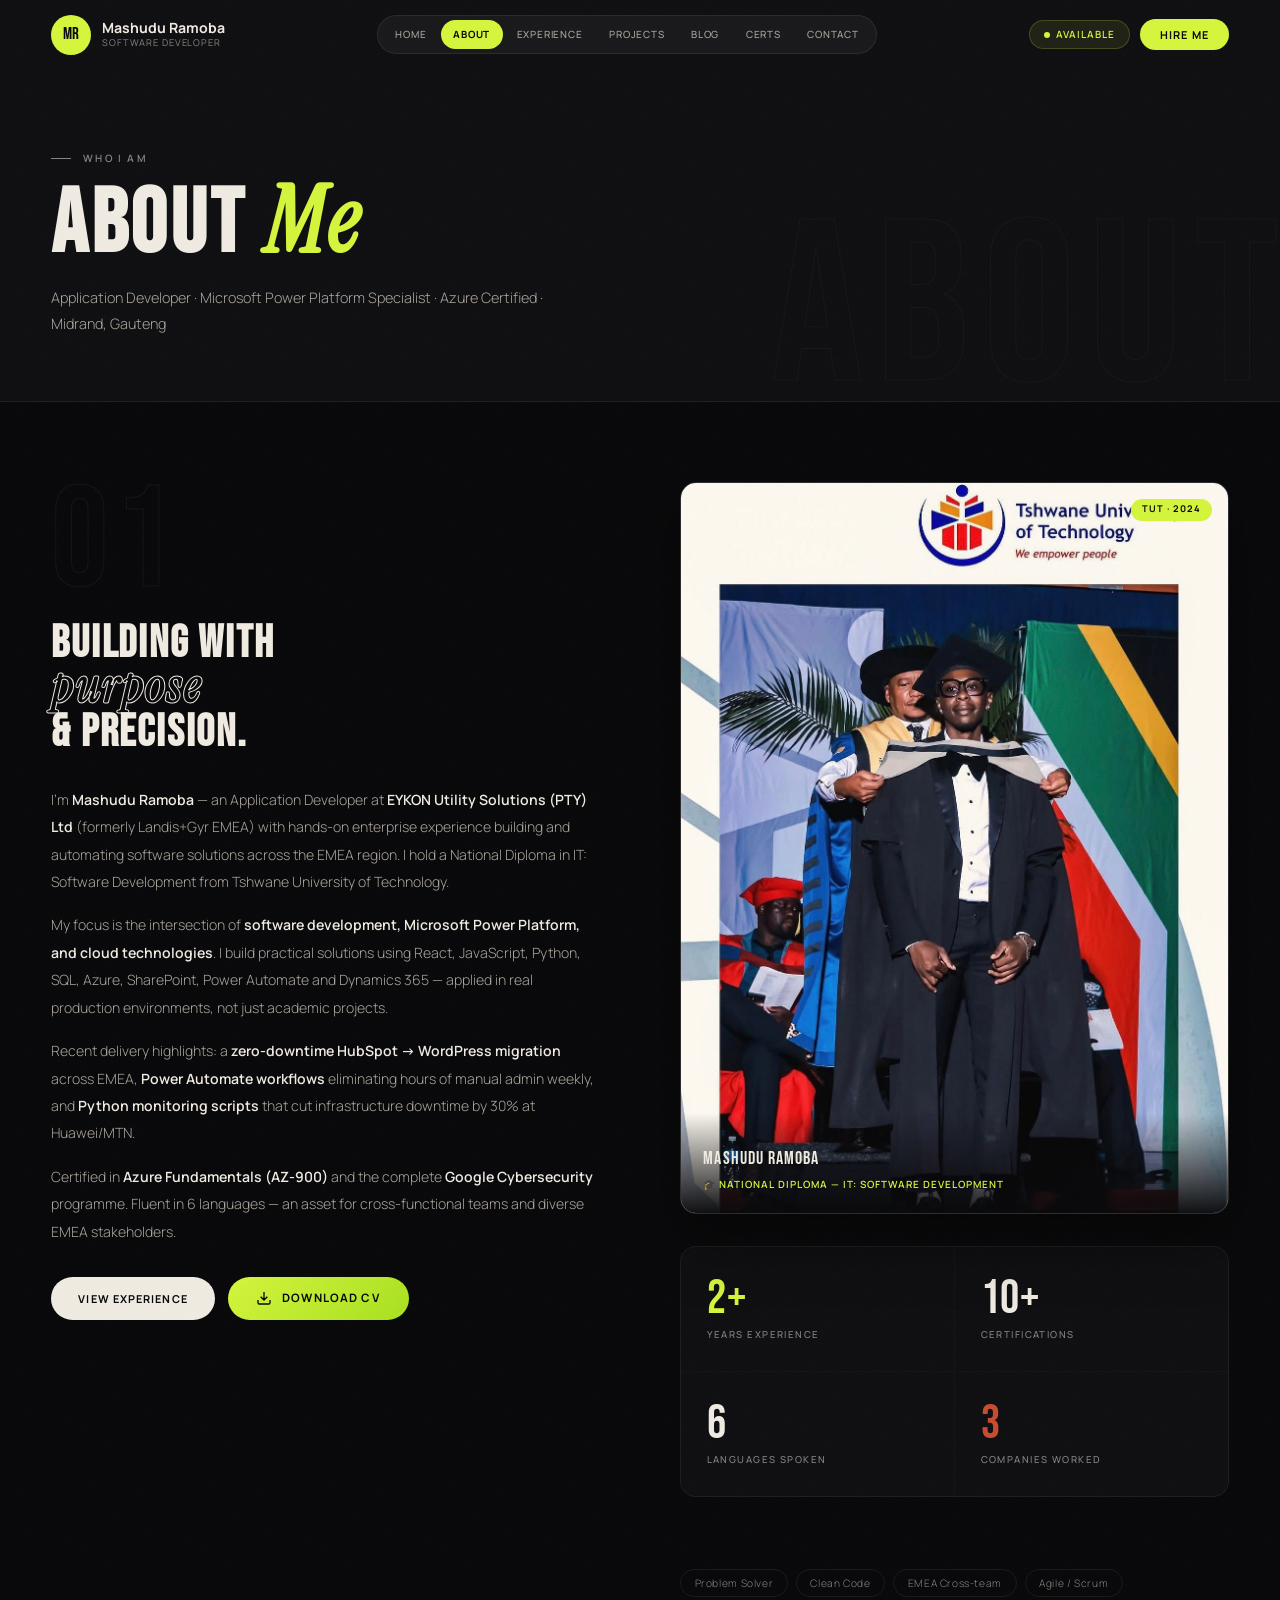
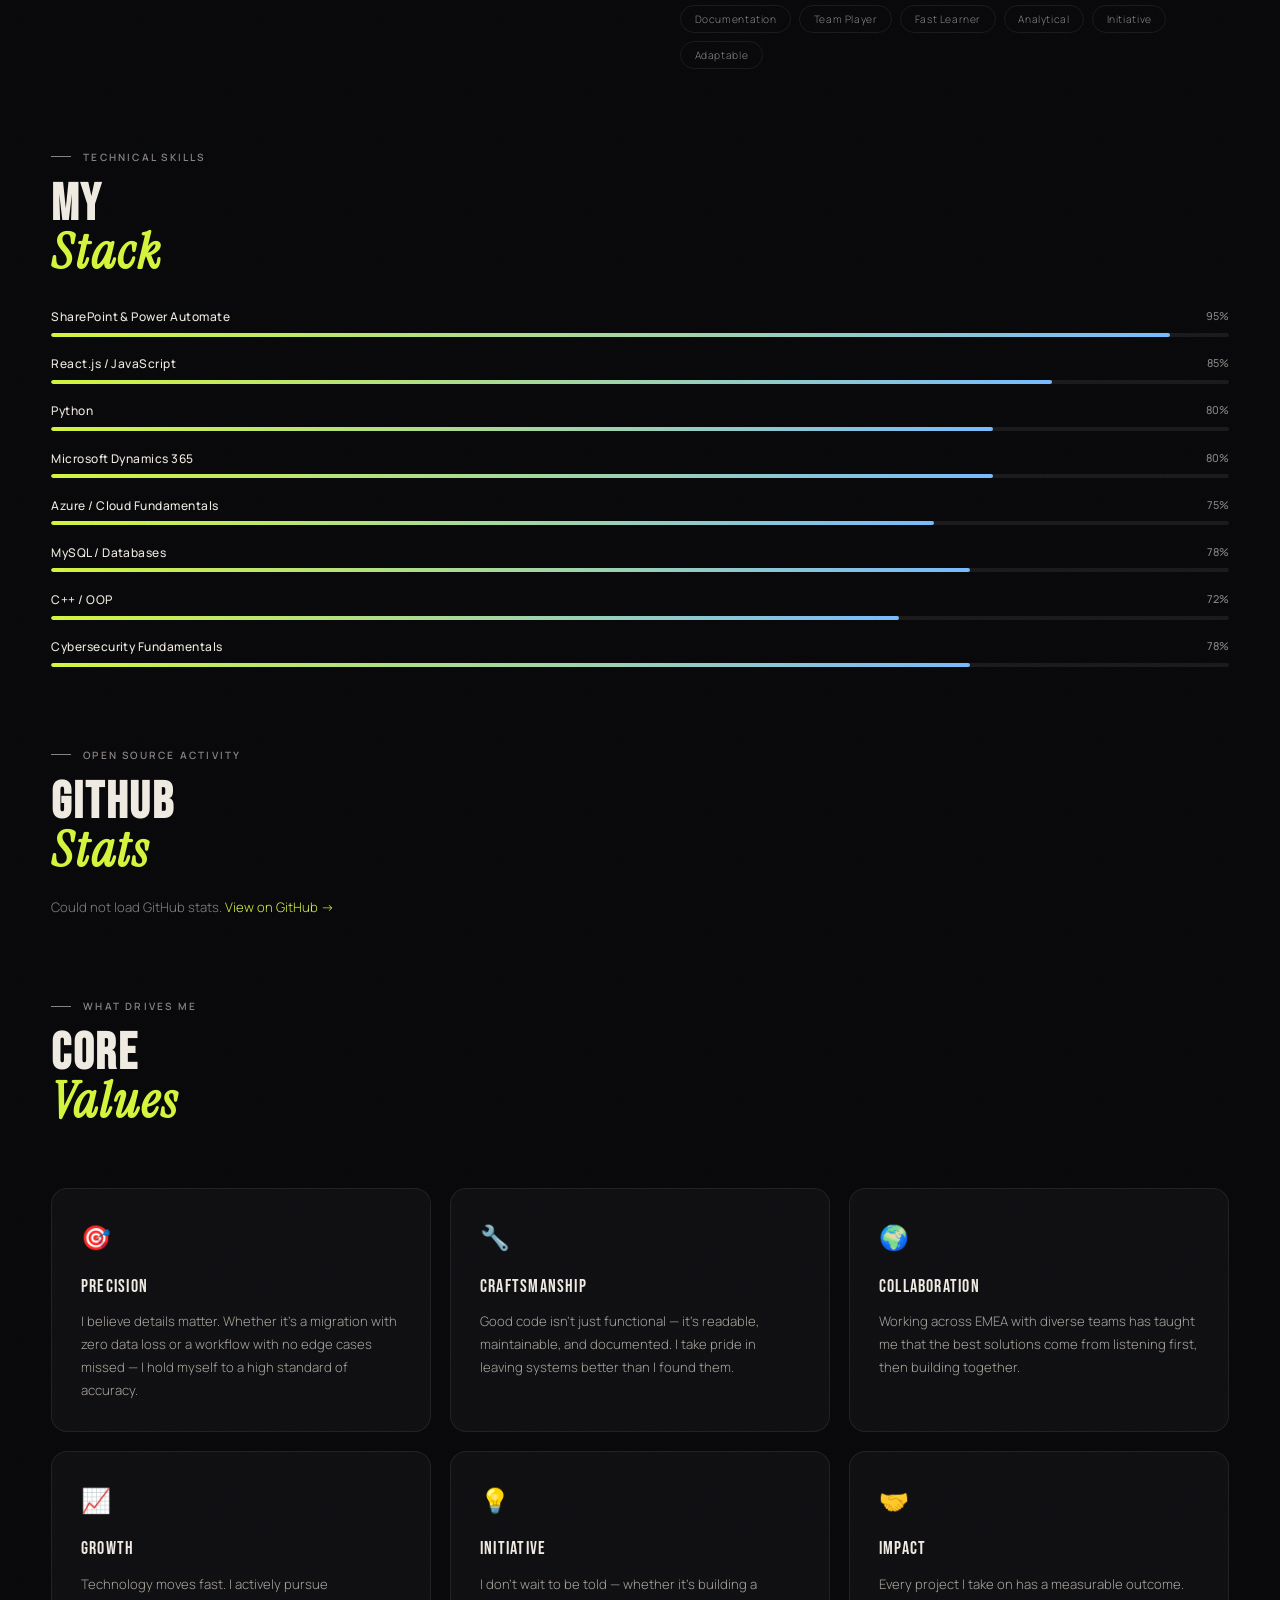
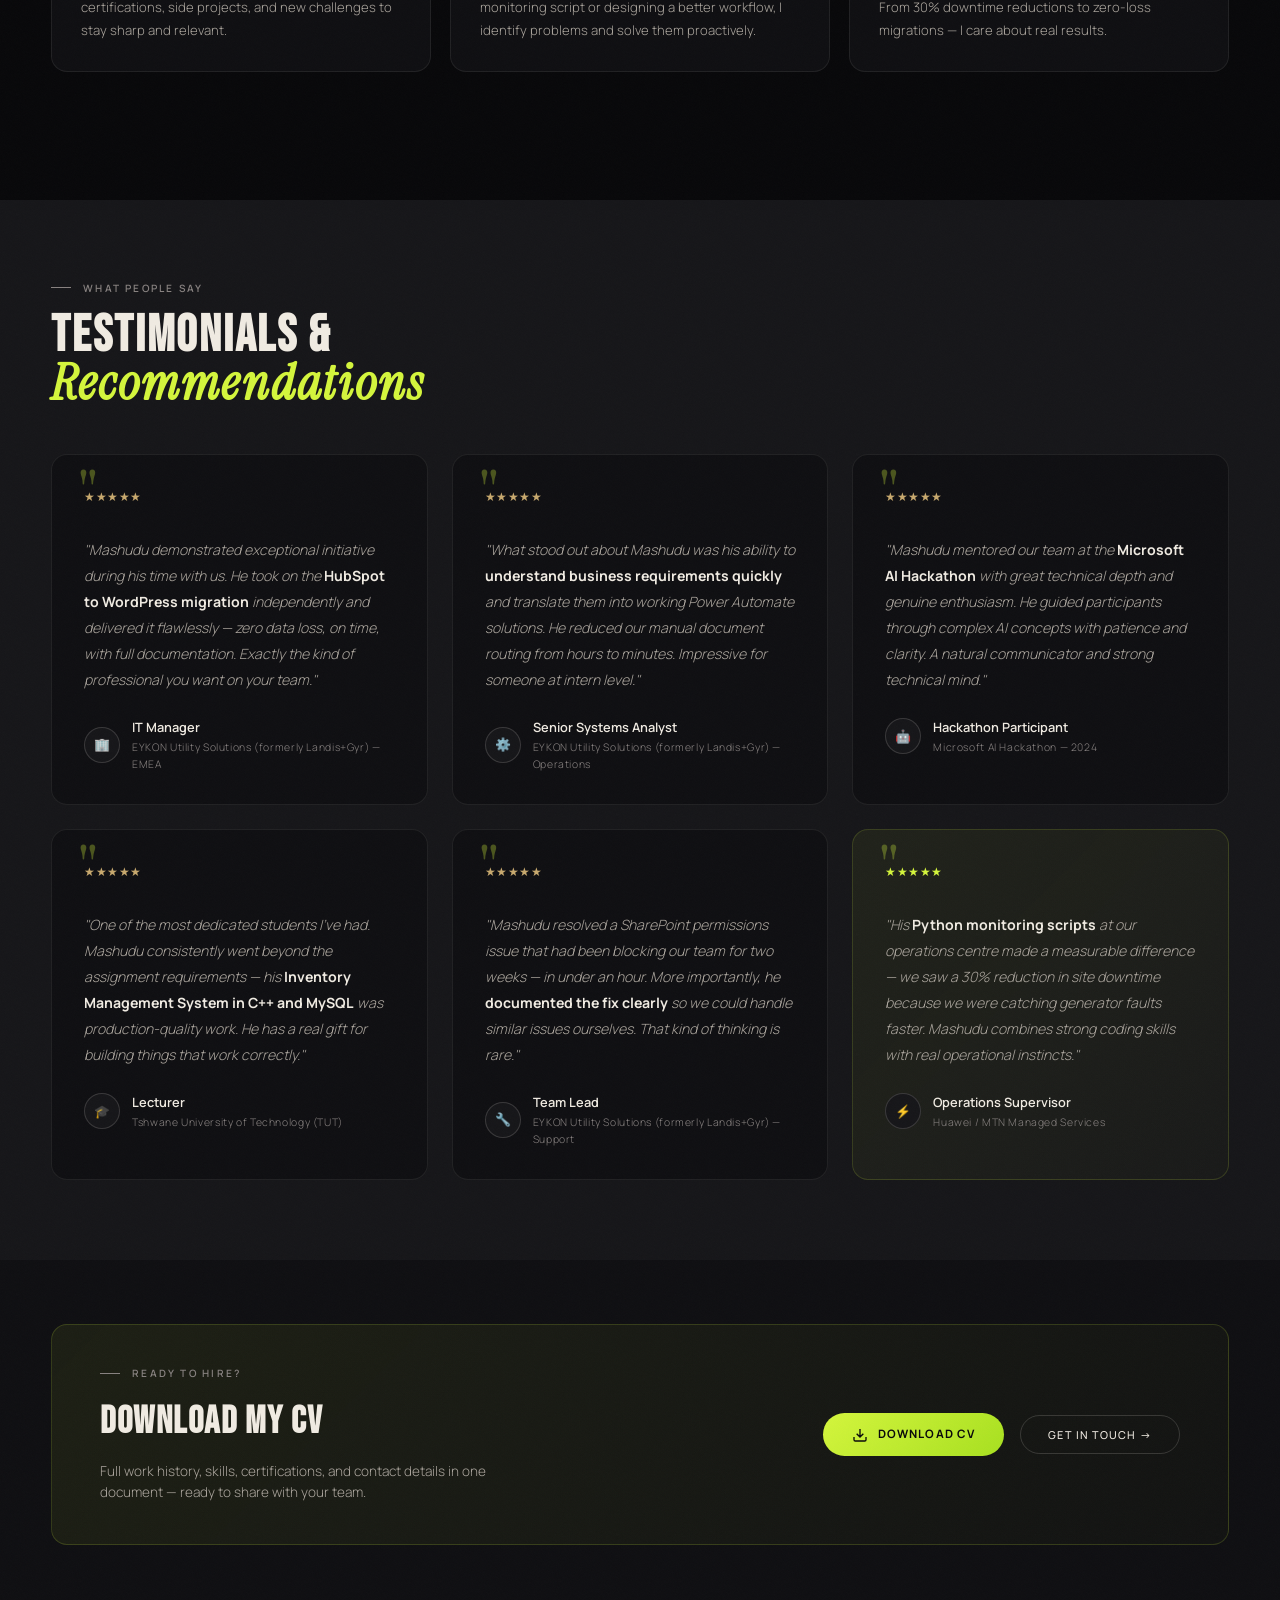
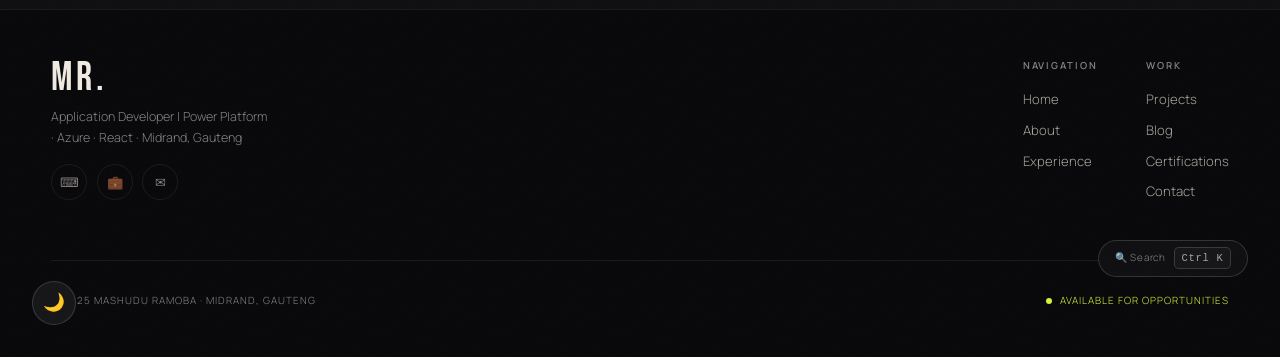
==== commit 444031a4: "Add files via upload" ====
--- a/about.html
+++ b/about.html
@@ -124,7 +124,7 @@
 <div class="pg-header" data-title="ABOUT">
   <p class="pg-kicker">Who I am</p>
   <h1 class="pg-title">About <em>Me</em></h1>
-  <p class="pg-sub">Software Developer · IT Professional · Problem Solver · Based in Midrand, Gauteng</p>
+  <p class="pg-sub">Application Developer · Microsoft Power Platform Specialist · Azure Certified · Midrand, Gauteng</p>
 </div>
 
 <main class="main">
@@ -133,14 +133,17 @@
       <span class="a-ghost">01</span>
       <h2 class="a-h">Building with<br/><em>purpose</em><br/>&amp; precision.</h2>
       <div class="a-body">
-        <p>I'm <strong>Mashudu Ramoba</strong>, a Software Developer and IT professional from Midrand, Gauteng. I hold a National Diploma in IT: Software Development from Tshwane University of Technology and have hands-on enterprise experience at Landis+Gyr (EMEA) and Huawei.</p>
-        <p>I deliver production results — migrating live systems, building <strong>Power Automate workflows</strong>, managing <strong>SharePoint infrastructure</strong>, and supporting Microsoft Dynamics 365 with rigorous data validation and QA.</p>
-        <p>Certified in <strong>Azure (AZ-900)</strong>, the complete <strong>Google Cybersecurity</strong> programme, and recognised internationally by NASA. I bring technical depth, cross-team communication, and a genuine drive to build things that work.</p>
-        <p>I'm fluent in 6 languages — English, Afrikaans, Tshivenda, isiZulu, Tsonga, and Tswana — which helps me collaborate effectively across diverse EMEA teams and stakeholders.</p>
+        <p>I'm <strong>Mashudu Ramoba</strong> — an Application Developer at <strong>EYKON Utility Solutions (PTY) Ltd</strong> (formerly Landis+Gyr EMEA) with hands-on enterprise experience building and automating software solutions across the EMEA region. I hold a National Diploma in IT: Software Development from Tshwane University of Technology.</p>
+        <p>My focus is the intersection of <strong>software development, Microsoft Power Platform, and cloud technologies</strong>. I build practical solutions using React, JavaScript, Python, SQL, Azure, SharePoint, Power Automate and Dynamics 365 — applied in real production environments, not just academic projects.</p>
+        <p>Recent delivery highlights: a <strong>zero-downtime HubSpot → WordPress migration</strong> across EMEA, <strong>Power Automate workflows</strong> eliminating hours of manual admin weekly, and <strong>Python monitoring scripts</strong> that cut infrastructure downtime by 30% at Huawei/MTN.</p>
+        <p>Certified in <strong>Azure Fundamentals (AZ-900)</strong> and the complete <strong>Google Cybersecurity</strong> programme. Fluent in 6 languages — an asset for cross-functional teams and diverse EMEA stakeholders.</p>
       </div>
       <div class="a-btns">
         <button class="btn-fill" onclick="location.href='experience.html'">View Experience</button>
-        <button class="btn-ghost" onclick="location.href='contact.html'">Get In Touch</button>
+        <a href="cv-print.html" target="_blank" class="cv-download-btn" style="text-decoration:none">
+          <svg viewBox="0 0 24 24" fill="none" stroke="currentColor" stroke-width="2"><path d="M21 15v4a2 2 0 01-2 2H5a2 2 0 01-2-2v-4M7 10l5 5 5-5M12 15V3"/></svg>
+          Download CV
+        </a>
       </div>
     </div>
     <div class="rv d2">
@@ -227,7 +230,7 @@
         <div class="testimonial-avatar">🏢</div>
         <div>
           <div class="testimonial-name">IT Manager</div>
-          <div class="testimonial-role">Landis+Gyr — EMEA Client Services</div>
+          <div class="testimonial-role">EYKON Utility Solutions (formerly Landis+Gyr) — EMEA</div>
         </div>
       </div>
     </div>
@@ -239,7 +242,7 @@
         <div class="testimonial-avatar">⚙️</div>
         <div>
           <div class="testimonial-name">Senior Systems Analyst</div>
-          <div class="testimonial-role">Landis+Gyr — Operations Team</div>
+          <div class="testimonial-role">EYKON Utility Solutions (formerly Landis+Gyr) — Operations</div>
         </div>
       </div>
     </div>
@@ -275,7 +278,7 @@
         <div class="testimonial-avatar">🔧</div>
         <div>
           <div class="testimonial-name">Team Lead</div>
-          <div class="testimonial-role">Landis+Gyr — EMEA Support Desk</div>
+          <div class="testimonial-role">EYKON Utility Solutions (formerly Landis+Gyr) — Support</div>
         </div>
       </div>
     </div>
@@ -315,7 +318,7 @@
 
 <footer>
   <div class="ft-top">
-    <div class="ft-brand"><div class="ft-logo">MR.</div><p class="ft-tagline">Software Developer based in Midrand, Gauteng.</p><div class="ft-social"><a href="https://github.com/MashuduRamoba" target="_blank" class="ft-soc">⌨</a><a href="https://linkedin.com/in/Mashudu-ramoba" target="_blank" class="ft-soc">💼</a><a href="mailto:mashuduramoba365@gmail.com" class="ft-soc">✉</a></div></div>
+    <div class="ft-brand"><div class="ft-logo">MR.</div><p class="ft-tagline">Application Developer | Power Platform · Azure · React · Midrand, Gauteng</p><div class="ft-social"><a href="https://github.com/MashuduRamoba" target="_blank" class="ft-soc">⌨</a><a href="https://www.linkedin.com/in/mashudu-ramoba-b692972a3" target="_blank" class="ft-soc">💼</a><a href="mailto:mashuduramoba365@gmail.com" class="ft-soc">✉</a></div></div>
     <div class="ft-links"><div class="ft-nav-group"><h4>Navigation</h4><a href="index.html">Home</a><a href="about.html">About</a><a href="experience.html">Experience</a></div><div class="ft-nav-group"><h4>Work</h4><a href="projects.html">Projects</a><a href="blog.html">Blog</a><a href="certifications.html">Certifications</a><a href="contact.html">Contact</a></div></div>
   </div>
   <div class="ft-bottom"><span class="ft-copy">© 2025 Mashudu Ramoba · Midrand, Gauteng</span><span class="ft-status"><span class="pdot"></span>Available for opportunities</span></div>
